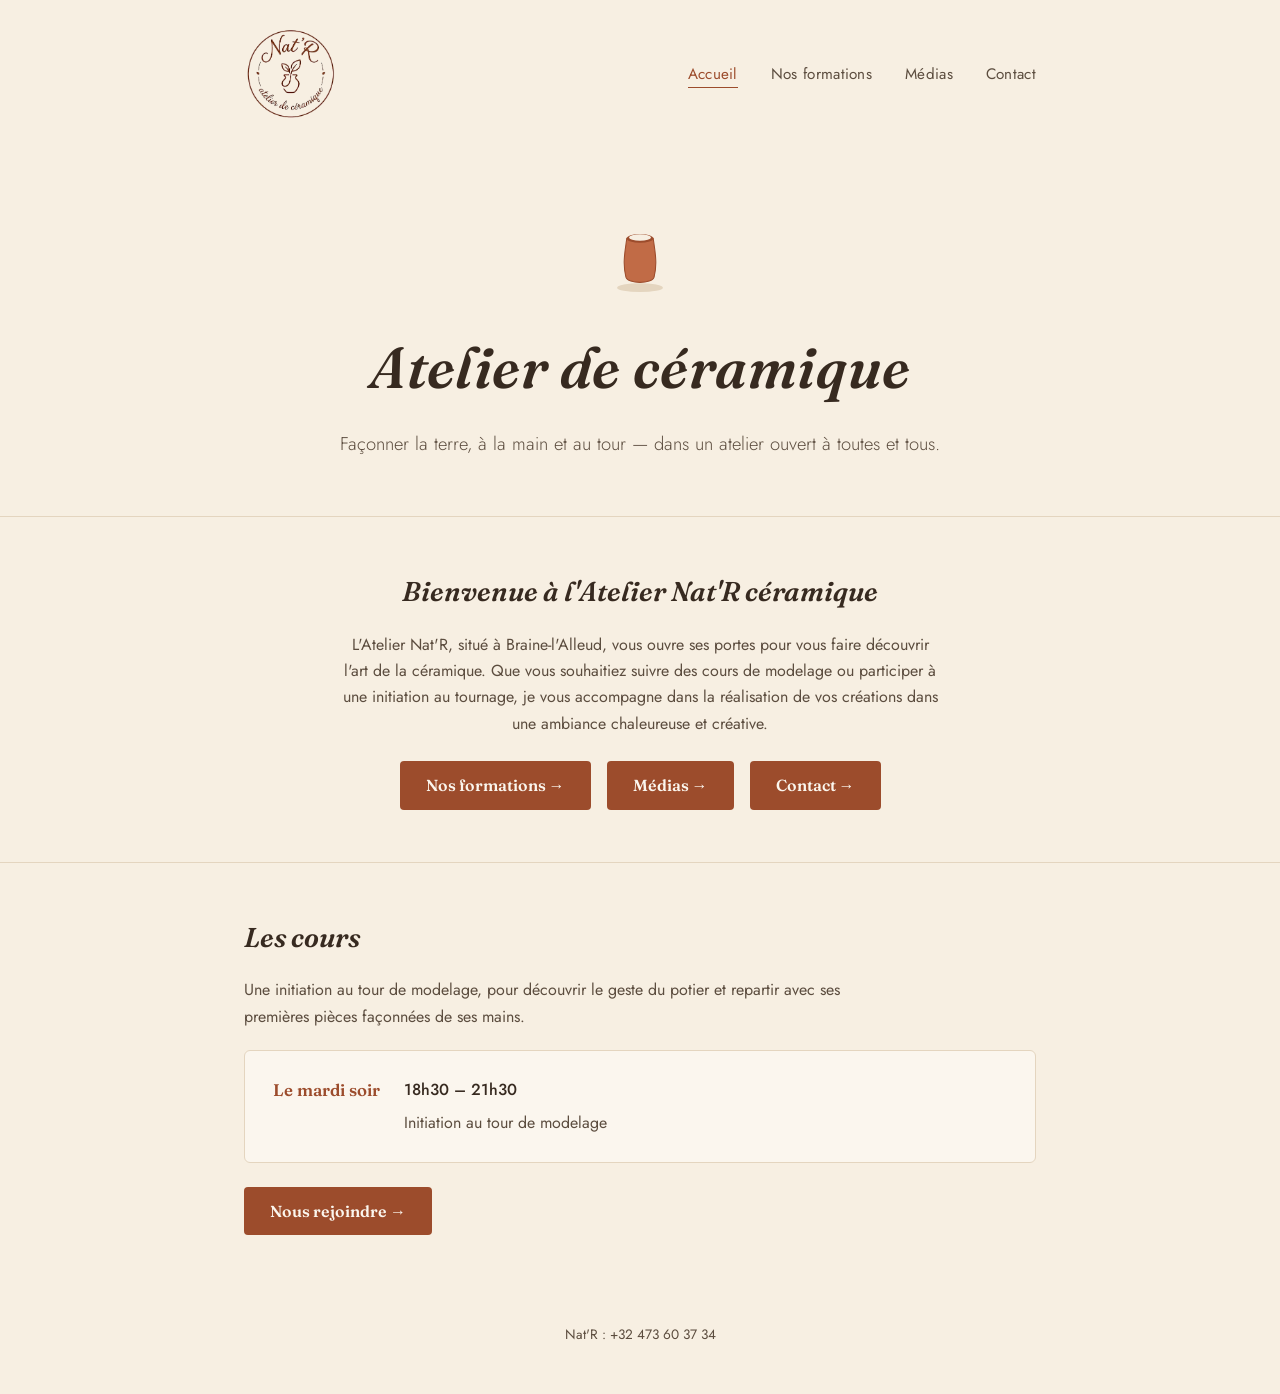
==== index.html @ b3d58540 "Add 'Nos formations' page, update nav to 4 pages, add CTA buttons row on homepage, center welcome te" ====
<!DOCTYPE html>
<html lang="fr">
<head>
<meta charset="UTF-8">
<meta name="viewport" content="width=device-width, initial-scale=1.0">
<title>Nat'R — Atelier de céramique</title>
<meta name="description" content="Nat'R, atelier de céramique — initiation au tour de modelage tous les mardis soirs de 18h30 à 21h30. Contact et inscriptions.">
<link rel="preconnect" href="https://fonts.googleapis.com">
<link rel="preconnect" href="https://fonts.gstatic.com" crossorigin>
<link href="https://fonts.googleapis.com/css2?family=Fraunces:ital,opsz,wght@0,9..144,400;0,9..144,600;1,9..144,500&family=Jost:wght@300;400;500;600&family=Marck+Script&display=swap" rel="stylesheet">
<link rel="icon" type="image/png" href="logo.png">
<link rel="stylesheet" href="styles.css">
</head>
<body>

<header>
  <div class="wrap">
    <a href="index.html" class="brand">
      <img src="logo.png" alt="Nat'R — Atelier de céramique">
    </a>
    <nav>
      <a href="index.html" class="current">Accueil</a>
      <a href="formations.html">Nos formations</a>
      <a href="medias.html">Médias</a>
      <a href="contact.html">Contact</a>
    </nav>
  </div>
</header>

<div class="hero wrap">
  <svg class="motif" viewBox="0 0 100 100" fill="none" xmlns="http://www.w3.org/2000/svg" aria-hidden="true">
    <ellipse cx="50" cy="86" rx="26" ry="5" fill="#e4d5bf"/>
    <path d="M35 30 C33 45, 30 58, 34 74 C36 82, 64 82, 66 74 C70 58, 67 45, 65 30 Z" fill="#bd6039" opacity="0.92"/>
    <path d="M35 30 C33 45, 30 58, 34 74 C36 82, 64 82, 66 74 C70 58, 67 45, 65 30 Z" stroke="#9c4c2c" stroke-width="1.2"/>
    <ellipse cx="50" cy="30" rx="15" ry="5" fill="#9c4c2c"/>
    <ellipse cx="50" cy="29" rx="12.5" ry="3.6" fill="#f7efe2"/>
  </svg>
  <h1>Atelier de céramique</h1>
  <p class="tagline">Façonner la terre, à la main et au tour — dans un atelier ouvert à toutes et tous.</p>
</div>

<section id="bienvenue">
  <div class="wrap">
    <h2>Bienvenue à l'Atelier Nat'R céramique</h2>
    <p>L'Atelier Nat'R, situé à Braine-l'Alleud, vous ouvre ses portes pour vous faire découvrir l'art de la céramique. Que vous souhaitiez suivre des cours de modelage ou participer à une initiation au tournage, je vous accompagne dans la réalisation de vos créations dans une ambiance chaleureuse et créative.</p>
    <div class="cta-row">
      <a class="cta-inline" href="formations.html">Nos formations →</a>
      <a class="cta-inline" href="medias.html">Médias →</a>
      <a class="cta-inline" href="contact.html">Contact →</a>
    </div>
  </div>
</section>

<section id="cours">
  <div class="wrap">
    <h2>Les cours</h2>
    <p>Une initiation au tour de modelage, pour découvrir le geste du potier et repartir avec ses premières pièces façonnées de ses mains.</p>
    <div class="course-card">
      <div class="day">Le mardi soir</div>
      <div class="details">
        <p class="time">18h30 – 21h30</p>
        <p>Initiation au tour de modelage</p>
      </div>
    </div>
    <a class="cta-inline" href="contact.html">Nous rejoindre →</a>
  </div>
</section>

<footer>
  Nat'R : +32 473 60 37 34
</footer>

</body>
</html>
---- styles.css ----
:root{
  --clay:#bd6039;
  --clay-dark:#9c4c2c;
  --cream:#f7efe2;
  --paper:#fbf6ee;
  --ink:#372a20;
  --ink-soft:#5c4d3f;
  --sage:#7c8a6a;
  --line:#e4d5bf;
}
*{box-sizing:border-box;margin:0;padding:0;}
html{scroll-behavior:smooth;}
body{
  background:var(--cream);
  color:var(--ink);
  font-family:'Jost',sans-serif;
  font-weight:400;
  line-height:1.65;
  -webkit-font-smoothing:antialiased;
}
h1,h2,.brand{
  font-family:'Fraunces',serif;
  font-weight:600;
  color:var(--ink);
}
a{color:var(--clay-dark);}
.wrap{max-width:840px;margin:0 auto;padding:0 24px;}

header{padding:28px 0;}
header .wrap{display:flex;align-items:center;justify-content:space-between;}
.brand{
  display:block;
  text-decoration:none;
  line-height:0;
}
.brand img{height:92px;width:auto;display:block;}
nav a{
  margin-left:28px;
  text-decoration:none;
  color:var(--ink-soft);
  font-size:0.95rem;
  letter-spacing:0.02em;
  border-bottom:1px solid transparent;
  transition:border-color .2s ease, color .2s ease;
  padding-bottom:2px;
}
nav a:hover{color:var(--clay-dark);border-color:var(--clay-dark);}
nav a.current{color:var(--clay-dark);border-color:var(--clay-dark);}

.hero{padding:64px 0 56px;text-align:center;}
.hero .motif{margin:0 auto 12px;width:88px;height:88px;}
.hero h1{
  font-size:clamp(2.4rem, 6vw, 3.6rem);
  font-style:italic;
  font-weight:600;
  letter-spacing:0.01em;
}
.hero p.tagline{
  margin-top:14px;
  font-size:1.15rem;
  color:var(--ink-soft);
  font-weight:300;
}

.page-header{padding:52px 0 8px;text-align:center;}
.page-header h1{
  font-size:clamp(2rem, 5vw, 2.8rem);
  font-style:italic;
}
.page-header p{margin-top:10px;color:var(--ink-soft);}

section{padding:52px 0;border-top:1px solid var(--line);}
section h2{font-size:1.7rem;font-style:italic;margin-bottom:18px;}
section p{color:var(--ink-soft);max-width:60ch;}

.course-card{
  margin-top:20px;
  background:var(--paper);
  border:1px solid var(--line);
  border-radius:6px;
  padding:26px 28px;
  display:flex;
  gap:24px;
  align-items:flex-start;
}
.course-card .day{
  font-family:'Fraunces',serif;
  font-weight:600;
  font-size:1.05rem;
  color:var(--clay-dark);
  white-space:nowrap;
}
.course-card .details p{margin:0;}
.course-card .details .time{color:var(--ink);font-weight:500;margin-bottom:6px;}

.contact-grid{margin-top:20px;display:flex;flex-wrap:wrap;gap:16px;}
.contact-item{
  background:var(--paper);
  border:1px solid var(--line);
  border-radius:6px;
  padding:18px 22px;
  flex:1 1 220px;
  text-decoration:none;
  color:var(--ink);
  transition:border-color .2s ease, transform .2s ease;
}
.contact-item:hover{border-color:var(--clay);transform:translateY(-2px);}
.contact-item .label{
  display:block;
  font-size:0.78rem;
  letter-spacing:0.08em;
  text-transform:uppercase;
  color:var(--sage);
  margin-bottom:6px;
}
.contact-item .value{font-family:'Fraunces',serif;font-size:1.05rem;color:var(--ink);}

.cta-inline{
  margin-top:24px;
  display:inline-block;
  font-family:'Fraunces',serif;
  font-weight:600;
  color:var(--paper);
  background:var(--clay-dark);
  border-radius:4px;
  padding:11px 26px;
  text-decoration:none;
  transition:background .2s ease;
}
.cta-inline:hover{background:var(--clay);}

#bienvenue{text-align:center;}
#bienvenue p{margin-left:auto;margin-right:auto;}
.cta-row{
  display:flex;
  flex-wrap:wrap;
  justify-content:center;
  gap:16px;
  margin-top:24px;
}
.cta-row .cta-inline{margin-top:0;}


/* Gallery */
.gallery-grid{
  display:grid;
  grid-template-columns:repeat(auto-fill,minmax(220px,1fr));
  gap:16px;
  margin-top:24px;
}
.gallery-item{
  width:100%;
  aspect-ratio:1/1;
  object-fit:cover;
  border-radius:6px;
  border:1px solid var(--line);
  background:var(--paper);
  display:block;
}

/* Contact form */
form.contact-form{
  margin-top:28px;
  background:var(--paper);
  border:1px solid var(--line);
  border-radius:6px;
  padding:26px 28px;
  max-width:520px;
}
form.contact-form .field{margin-bottom:16px;}
form.contact-form label{
  display:block;
  font-size:0.78rem;
  letter-spacing:0.08em;
  text-transform:uppercase;
  color:var(--sage);
  margin-bottom:6px;
}
form.contact-form input,
form.contact-form textarea{
  width:100%;
  font-family:'Jost',sans-serif;
  font-size:1rem;
  color:var(--ink);
  background:var(--cream);
  border:1px solid var(--line);
  border-radius:4px;
  padding:10px 12px;
}
form.contact-form input:focus,
form.contact-form textarea:focus{outline:none;border-color:var(--clay);}
form.contact-form textarea{min-height:120px;resize:vertical;}
form.contact-form button{
  font-family:'Fraunces',serif;
  font-weight:600;
  font-size:1rem;
  color:var(--paper);
  background:var(--clay-dark);
  border:none;
  border-radius:4px;
  padding:11px 26px;
  cursor:pointer;
  transition:background .2s ease;
}
form.contact-form button:hover{background:var(--clay);}
form.contact-form button:disabled{opacity:0.6;cursor:default;}
.form-note{margin-top:12px;font-size:0.9rem;}
.form-note.success{color:var(--sage);}
.form-note.error{color:var(--clay-dark);}
.or-divider{margin:28px 0 8px;color:var(--ink-soft);font-size:0.9rem;font-style:italic;}

footer{padding:36px 0 48px;text-align:center;color:var(--ink-soft);font-size:0.85rem;}

@media (max-width:560px){
  nav a{margin-left:16px;font-size:0.85rem;}
  .course-card{flex-direction:column;gap:8px;}
}
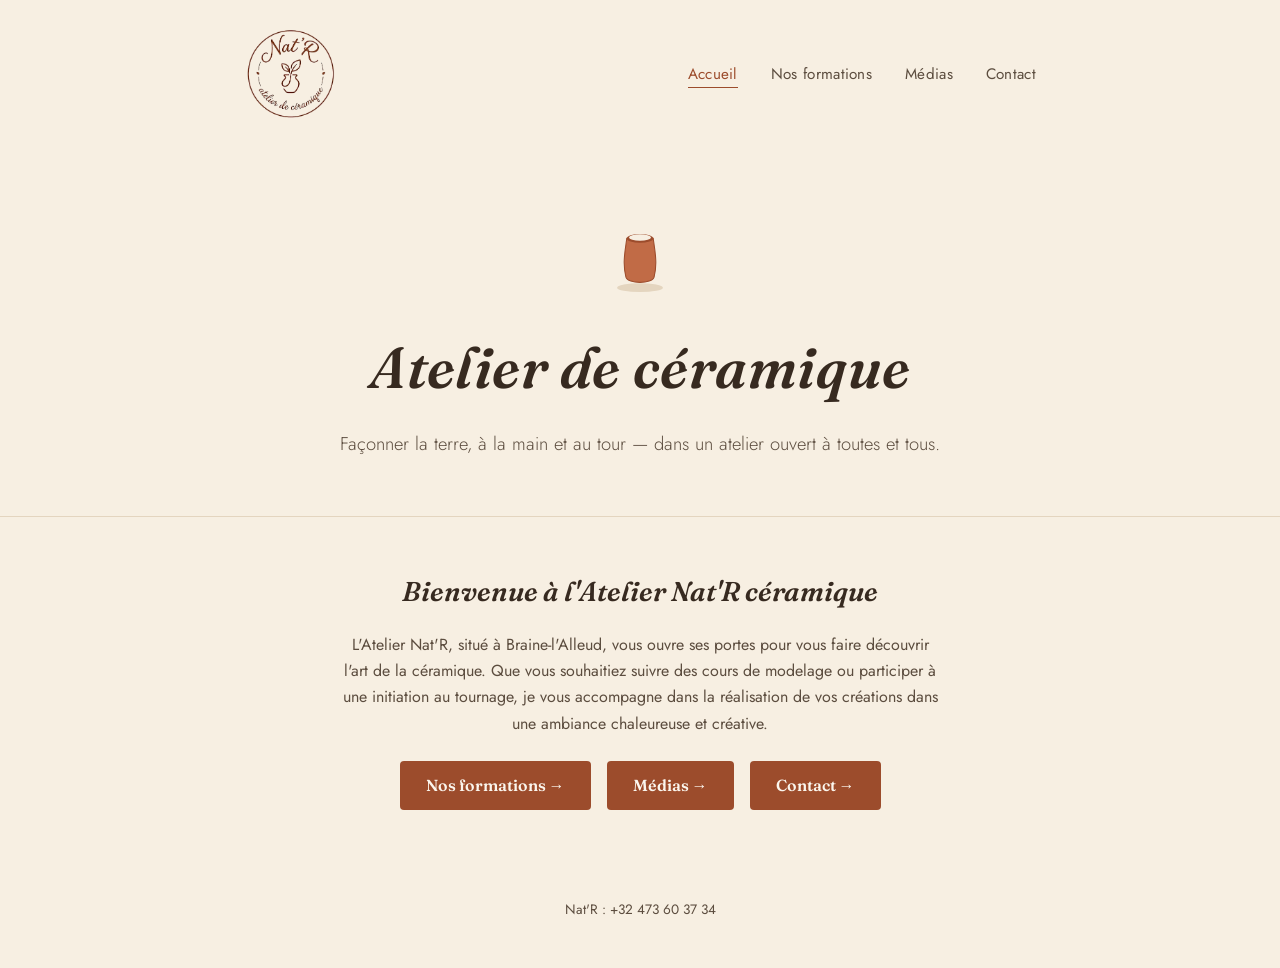
==== commit 63e970e9: "Remove duplicate 'Les cours' section from homepage (now on Nos formations page)" ====
--- a/index.html
+++ b/index.html
@@ -51,21 +51,6 @@
   </div>
 </section>
 
-<section id="cours">
-  <div class="wrap">
-    <h2>Les cours</h2>
-    <p>Une initiation au tour de modelage, pour découvrir le geste du potier et repartir avec ses premières pièces façonnées de ses mains.</p>
-    <div class="course-card">
-      <div class="day">Le mardi soir</div>
-      <div class="details">
-        <p class="time">18h30 – 21h30</p>
-        <p>Initiation au tour de modelage</p>
-      </div>
-    </div>
-    <a class="cta-inline" href="contact.html">Nous rejoindre →</a>
-  </div>
-</section>
-
 <footer>
   Nat'R : +32 473 60 37 34
 </footer>
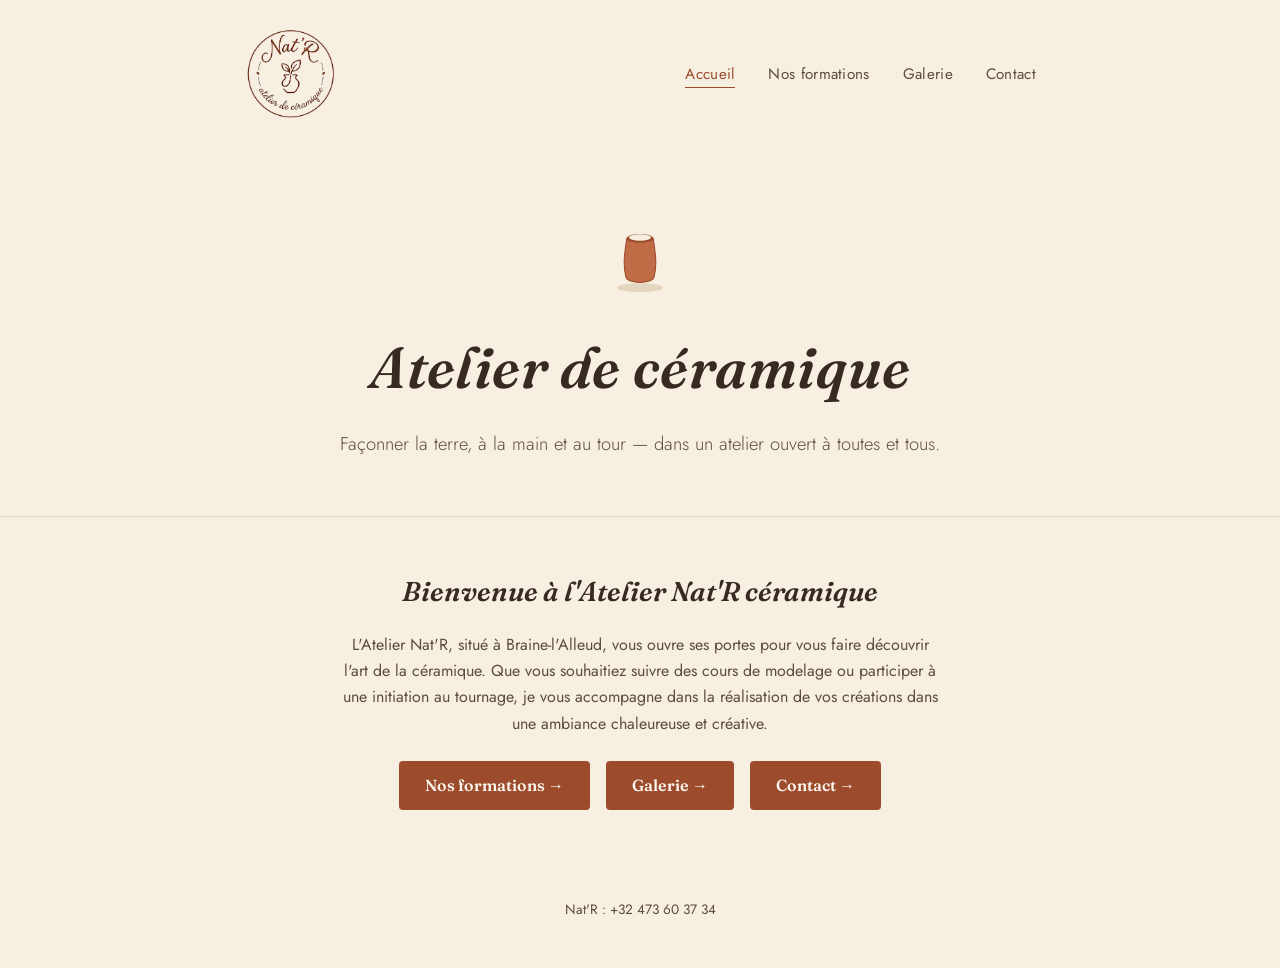
==== commit 1e23809b: "Rename Médias page to Galerie" ====
--- a/index.html
+++ b/index.html
@@ -21,7 +21,7 @@
     <nav>
       <a href="index.html" class="current">Accueil</a>
       <a href="formations.html">Nos formations</a>
-      <a href="medias.html">Médias</a>
+      <a href="galerie.html">Galerie</a>
       <a href="contact.html">Contact</a>
     </nav>
   </div>
@@ -45,7 +45,7 @@
     <p>L'Atelier Nat'R, situé à Braine-l'Alleud, vous ouvre ses portes pour vous faire découvrir l'art de la céramique. Que vous souhaitiez suivre des cours de modelage ou participer à une initiation au tournage, je vous accompagne dans la réalisation de vos créations dans une ambiance chaleureuse et créative.</p>
     <div class="cta-row">
       <a class="cta-inline" href="formations.html">Nos formations →</a>
-      <a class="cta-inline" href="medias.html">Médias →</a>
+      <a class="cta-inline" href="galerie.html">Galerie →</a>
       <a class="cta-inline" href="contact.html">Contact →</a>
     </div>
   </div>
--- a/styles.css
+++ b/styles.css
@@ -93,6 +93,46 @@
 .course-card .details p{margin:0;}
 .course-card .details .time{color:var(--ink);font-weight:500;margin-bottom:6px;}
 
+#cours{text-align:center;}
+
+.formules-intro{
+  text-align:center;
+  max-width:60ch;
+  margin:0 auto 28px;
+  font-size:1.05rem;
+}
+.formula-card{
+  margin-top:18px;
+  background:var(--paper);
+  border:1px solid var(--line);
+  border-radius:6px;
+  padding:26px 28px;
+  text-align:center;
+}
+.formula-card h3{
+  font-family:'Fraunces',serif;
+  font-weight:600;
+  font-style:italic;
+  font-size:1.2rem;
+  color:var(--clay-dark);
+  margin-bottom:10px;
+}
+.formula-card p{color:var(--ink-soft);margin:0 auto 8px;max-width:60ch;}
+.formula-card p:last-child{margin-bottom:0;}
+.formula-card .price{color:var(--ink);font-weight:600;}
+.formula-card .note{font-size:0.88rem;font-style:italic;}
+.time-badge{
+  display:inline-block;
+  background:var(--cream);
+  border:1px solid var(--line);
+  border-radius:999px;
+  padding:7px 18px;
+  margin:6px 0 12px;
+  font-size:0.9rem;
+  font-weight:500;
+  color:var(--clay-dark);
+}
+
 .contact-grid{margin-top:20px;display:flex;flex-wrap:wrap;gap:16px;}
 .contact-item{
   background:var(--paper);
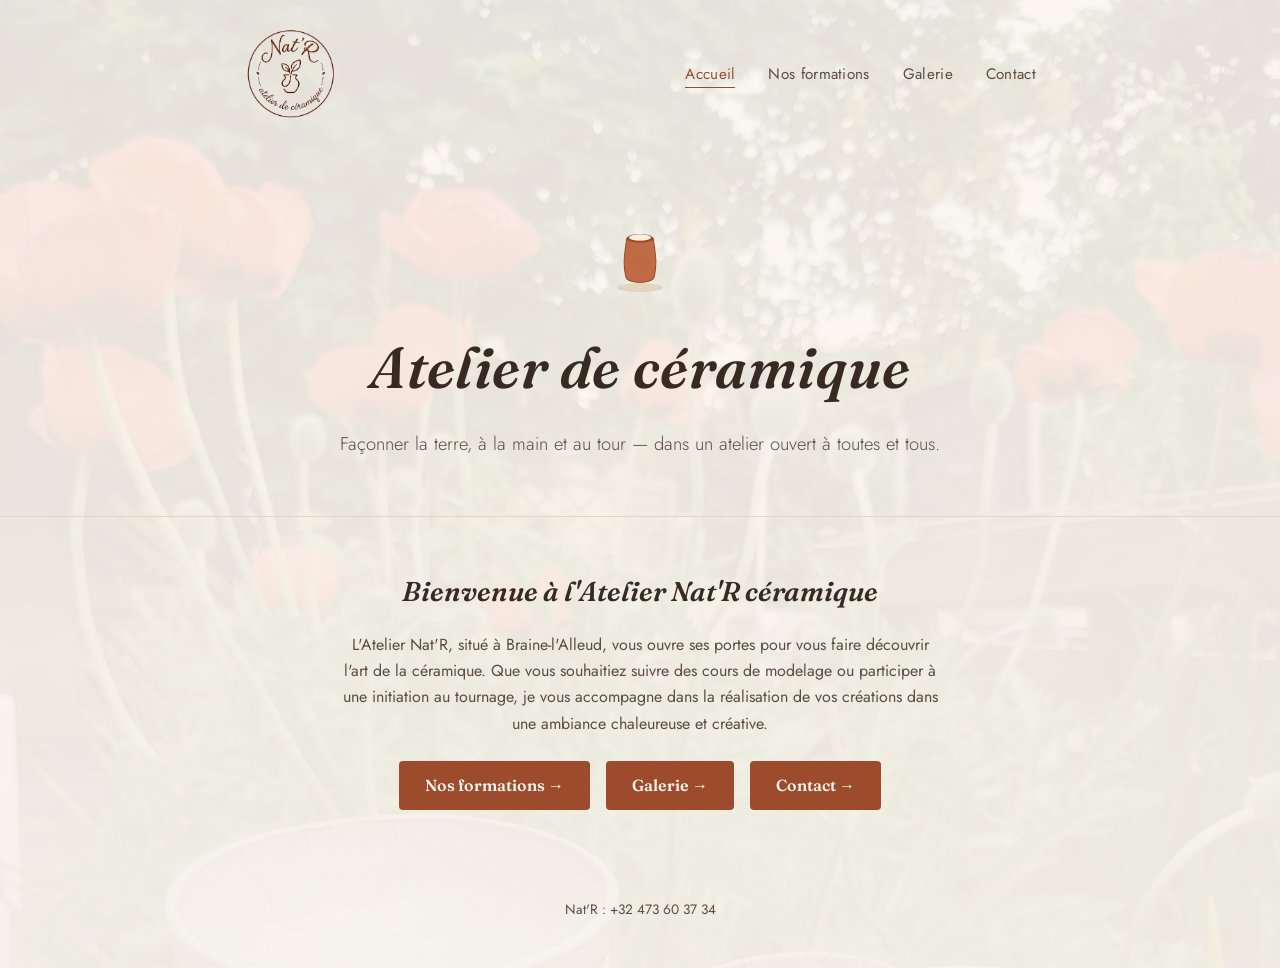
==== commit a1aa340d: "Ajout photo atelier-08 en arrière-plan de la page d'accueil" ====
--- a/index.html
+++ b/index.html
@@ -8,10 +8,10 @@
 <link rel="preconnect" href="https://fonts.googleapis.com">
 <link rel="preconnect" href="https://fonts.gstatic.com" crossorigin>
 <link href="https://fonts.googleapis.com/css2?family=Fraunces:ital,opsz,wght@0,9..144,400;0,9..144,600;1,9..144,500&family=Jost:wght@300;400;500;600&family=Marck+Script&display=swap" rel="stylesheet">
-<link rel="icon" type="image/png" href="logo.png">
+<link rel="icon" type="image/png" href="logo.png?v=2">
 <link rel="stylesheet" href="styles.css">
 </head>
-<body>
+<body class="page-home">
 
 <header>
   <div class="wrap">
--- a/styles.css
+++ b/styles.css
@@ -133,8 +133,46 @@
   color:var(--clay-dark);
 }
 
-.contact-grid{margin-top:20px;display:flex;flex-wrap:wrap;gap:16px;}
+#infos{text-align:center;}
+.info-list{
+  list-style:none;
+  padding:0;
+  margin:20px auto 0;
+  max-width:60ch;
+  width:fit-content;
+}
+.info-list li{
+  display:flex;
+  align-items:flex-start;
+  gap:12px;
+  text-align:left;
+  color:var(--ink-soft);
+  margin-bottom:14px;
+}
+.info-list li:last-child{margin-bottom:0;}
+.info-list li::before{
+  content:"";
+  flex:0 0 auto;
+  width:9px;
+  height:9px;
+  margin-top:7px;
+  border-radius:50%;
+  background:var(--clay);
+  box-shadow:0 0 0 3px var(--cream), 0 0 0 4px var(--line);
+}
+.cuisson-note{
+  margin:20px auto 0;
+  padding-top:20px;
+  border-top:1px solid var(--line);
+  color:var(--ink-soft);
+  max-width:60ch;
+}
+
+.contact-intro{text-align:center;}
+.contact-intro > p{margin-left:auto;margin-right:auto;}
+.contact-grid{margin-top:20px;display:flex;flex-wrap:wrap;justify-content:center;gap:16px;}
 .contact-item{
+  text-align:center;
   background:var(--paper);
   border:1px solid var(--line);
   border-radius:6px;
@@ -146,13 +184,17 @@
 }
 .contact-item:hover{border-color:var(--clay);transform:translateY(-2px);}
 .contact-item .label{
-  display:block;
+  display:flex;
+  align-items:center;
+  justify-content:center;
+  gap:6px;
   font-size:0.78rem;
   letter-spacing:0.08em;
   text-transform:uppercase;
   color:var(--sage);
   margin-bottom:6px;
 }
+.contact-item .label .icon{flex:0 0 auto;}
 .contact-item .value{font-family:'Fraunces',serif;font-size:1.05rem;color:var(--ink);}
 
 .cta-inline{
@@ -200,7 +242,7 @@
 
 /* Contact form */
 form.contact-form{
-  margin-top:28px;
+  margin:28px auto 0;
   background:var(--paper);
   border:1px solid var(--line);
   border-radius:6px;
@@ -248,6 +290,7 @@
 .form-note.success{color:var(--sage);}
 .form-note.error{color:var(--clay-dark);}
 .or-divider{margin:28px 0 8px;color:var(--ink-soft);font-size:0.9rem;font-style:italic;}
+.form-transition{margin:28px 0 8px;color:var(--ink-soft);font-size:0.9rem;}
 
 footer{padding:36px 0 48px;text-align:center;color:var(--ink-soft);font-size:0.85rem;}
 
@@ -255,3 +298,11 @@
   nav a{margin-left:16px;font-size:0.85rem;}
   .course-card{flex-direction:column;gap:8px;}
 }
+
+/* Fond photo — page d'accueil uniquement */
+body.page-home{
+  background-image:linear-gradient(rgba(251,246,238,0.90), rgba(251,246,238,0.94)), url('images/atelier-08.jpg');
+  background-size:cover;
+  background-position:center top;
+  background-repeat:no-repeat;
+}
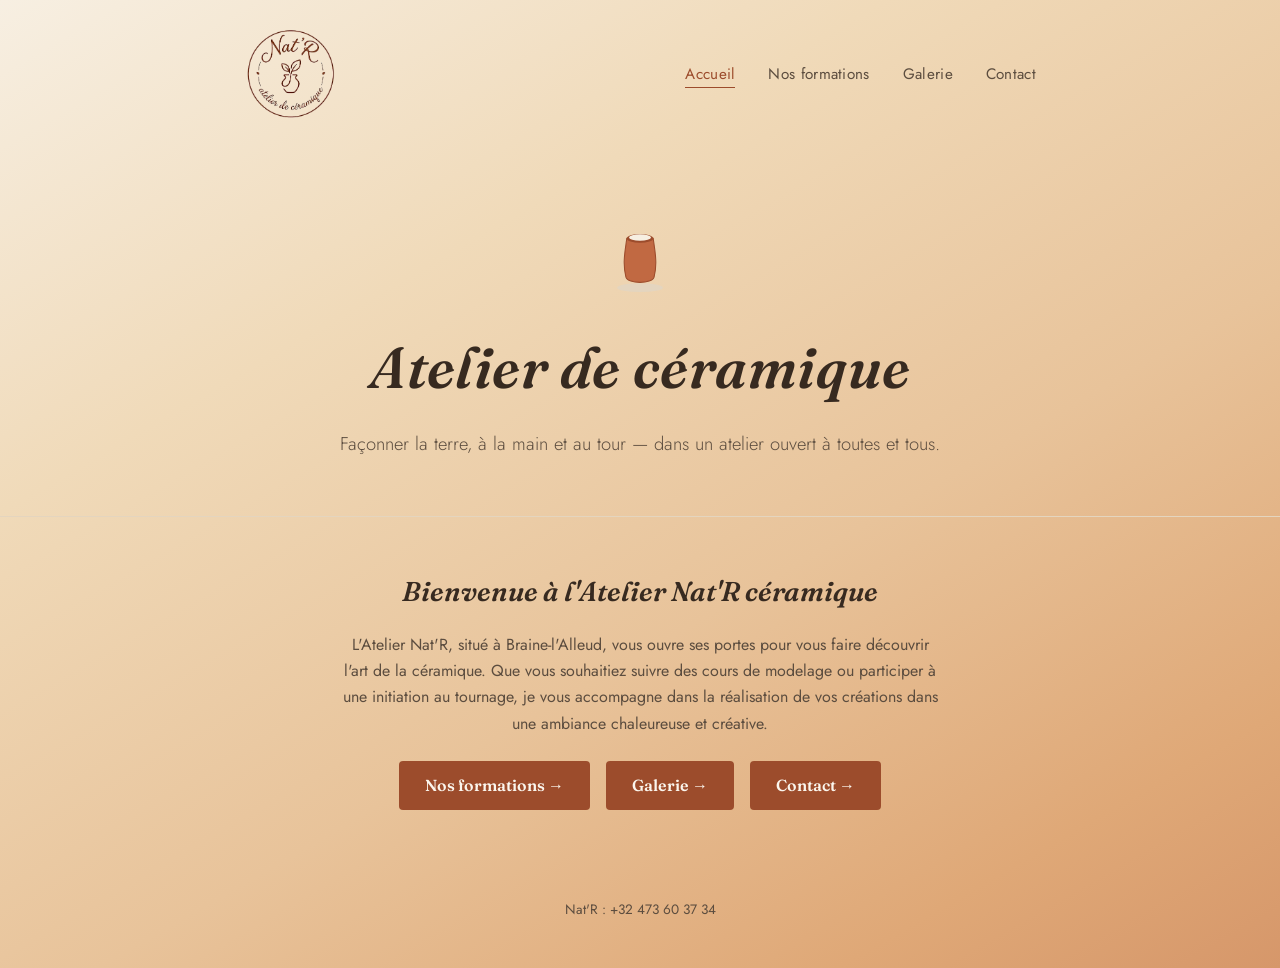
==== commit b1250dac: "Appliquer le dégradé de fond à toutes les pages du site" ====
--- a/index.html
+++ b/index.html
@@ -11,7 +11,7 @@
 <link rel="icon" type="image/png" href="logo.png?v=2">
 <link rel="stylesheet" href="styles.css">
 </head>
-<body class="page-home">
+<body>
 
 <header>
   <div class="wrap">
--- a/styles.css
+++ b/styles.css
@@ -11,7 +11,8 @@
 *{box-sizing:border-box;margin:0;padding:0;}
 html{scroll-behavior:smooth;}
 body{
-  background:var(--cream);
+  min-height:100vh;
+  background-image:linear-gradient(150deg, var(--cream) 0%, #f0dab9 30%, #e8c39a 60%, #dfa877 85%, #d6976a 100%);
   color:var(--ink);
   font-family:'Jost',sans-serif;
   font-weight:400;
@@ -298,11 +299,3 @@
   nav a{margin-left:16px;font-size:0.85rem;}
   .course-card{flex-direction:column;gap:8px;}
 }
-
-/* Fond photo — page d'accueil uniquement */
-body.page-home{
-  background-image:linear-gradient(rgba(251,246,238,0.90), rgba(251,246,238,0.94)), url('images/atelier-08.jpg');
-  background-size:cover;
-  background-position:center top;
-  background-repeat:no-repeat;
-}
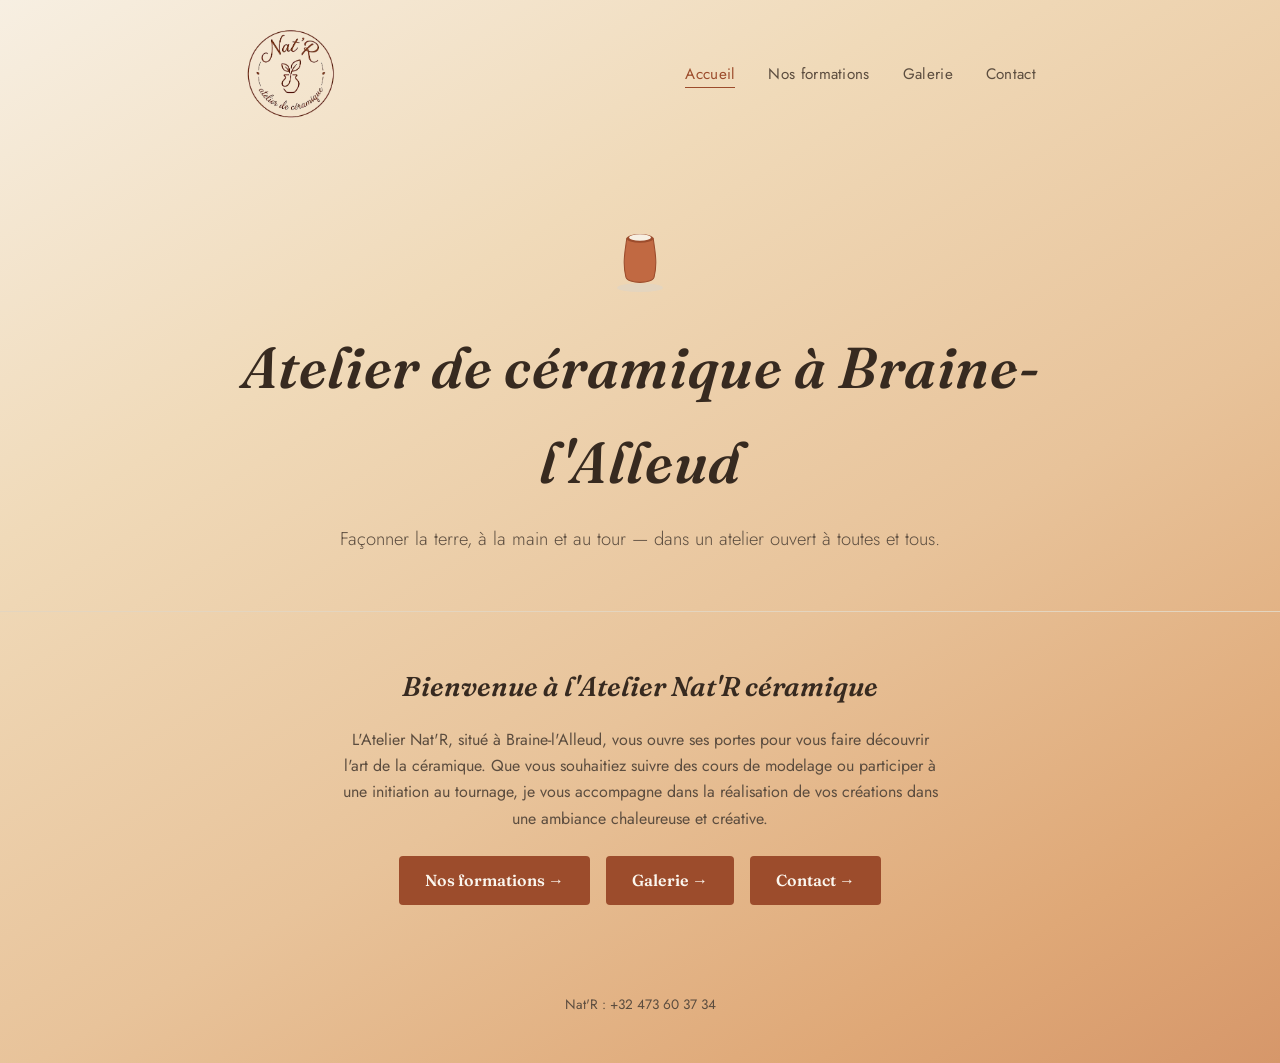
==== commit f7330061: "SEO : ville dans title/h1, canonical, sitemap.xml, robots.txt, données structurées LocalBusiness" ====
--- a/index.html
+++ b/index.html
@@ -3,13 +3,30 @@
 <head>
 <meta charset="UTF-8">
 <meta name="viewport" content="width=device-width, initial-scale=1.0">
-<title>Nat'R — Atelier de céramique</title>
-<meta name="description" content="Nat'R, atelier de céramique — initiation au tour de modelage tous les mardis soirs de 18h30 à 21h30. Contact et inscriptions.">
+<title>Nat'R — Atelier de céramique à Braine-l'Alleud</title>
+<meta name="description" content="Nat'R, atelier de céramique à Braine-l'Alleud — initiation au tour de modelage tous les mardis soirs de 18h30 à 21h30. Contact et inscriptions.">
+<link rel="canonical" href="https://nat-r.be/">
 <link rel="preconnect" href="https://fonts.googleapis.com">
 <link rel="preconnect" href="https://fonts.gstatic.com" crossorigin>
 <link href="https://fonts.googleapis.com/css2?family=Fraunces:ital,opsz,wght@0,9..144,400;0,9..144,600;1,9..144,500&family=Jost:wght@300;400;500;600&family=Marck+Script&display=swap" rel="stylesheet">
 <link rel="icon" type="image/png" href="logo.png?v=2">
 <link rel="stylesheet" href="styles.css">
+<script type="application/ld+json">
+{
+  "@context": "https://schema.org",
+  "@type": "LocalBusiness",
+  "name": "Nat'R",
+  "image": "https://nat-r.be/logo.png",
+  "url": "https://nat-r.be",
+  "telephone": "+32473603734",
+  "description": "Atelier de céramique à Braine-l'Alleud : cours et initiation au tour de modelage, tous les mardis soirs de 18h30 à 21h30.",
+  "address": {
+    "@type": "PostalAddress",
+    "addressLocality": "Braine-l'Alleud",
+    "addressCountry": "BE"
+  }
+}
+</script>
 </head>
 <body>
 
@@ -35,7 +52,7 @@
     <ellipse cx="50" cy="30" rx="15" ry="5" fill="#9c4c2c"/>
     <ellipse cx="50" cy="29" rx="12.5" ry="3.6" fill="#f7efe2"/>
   </svg>
-  <h1>Atelier de céramique</h1>
+  <h1>Atelier de céramique à Braine-l'Alleud</h1>
   <p class="tagline">Façonner la terre, à la main et au tour — dans un atelier ouvert à toutes et tous.</p>
 </div>
 
